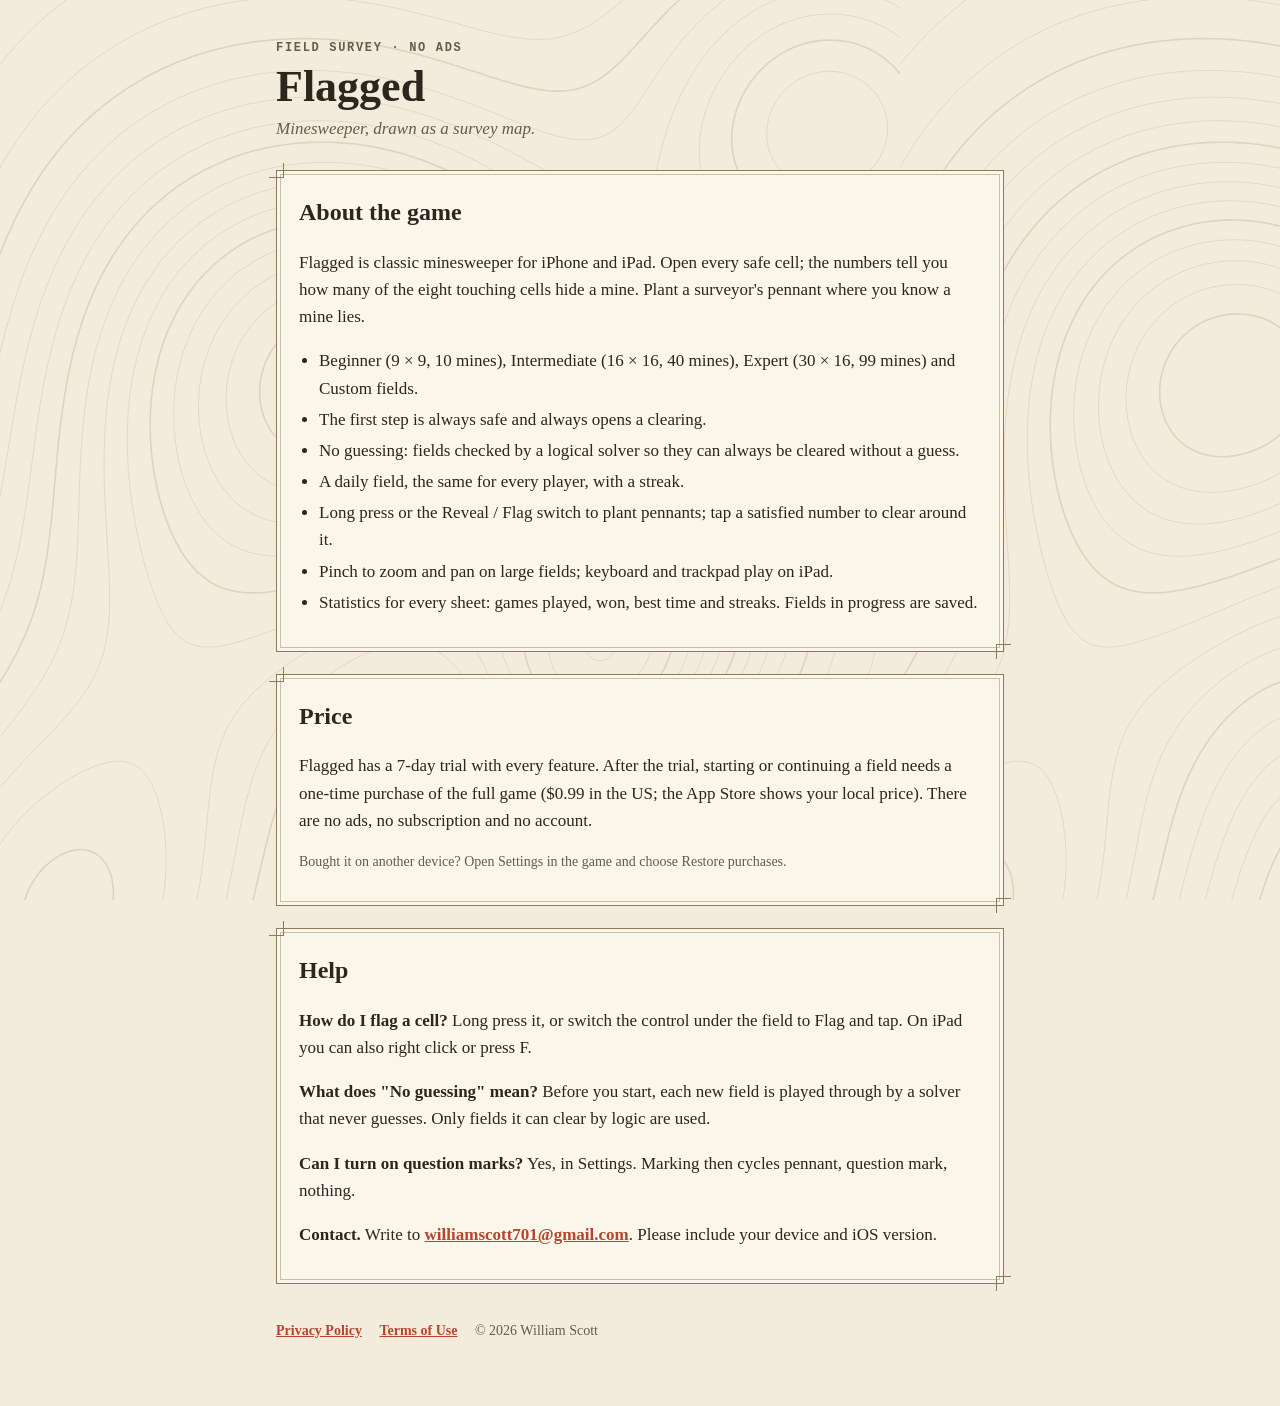
==== index.html @ b16c0812 "Add the Flagged support site: support, privacy and terms pages Co-Authored-By: Claude Opus 5.5 <nore" ====
<!doctype html>
<html lang="en">
<head>
<meta charset="utf-8">
<meta name="viewport" content="width=device-width, initial-scale=1">
<title>Flagged: Minesweeper · Support</title>
<meta name="description" content="Support for Flagged, a calm minesweeper drawn as a survey map. No ads, no tracking.">
<link rel="stylesheet" href="style.css">
</head>
<body>
<div class="contours"></div>
<main>
  <div class="label">Field survey · No ads</div>
  <h1>Flagged</h1>
  <p class="lede">Minesweeper, drawn as a survey map.</p>

  <section class="sheet">
    <h2>About the game</h2>
    <p>Flagged is classic minesweeper for iPhone and iPad. Open every safe cell; the numbers tell you how many of the eight touching cells hide a mine. Plant a surveyor's pennant where you know a mine lies.</p>
    <ul>
      <li>Beginner (9 × 9, 10 mines), Intermediate (16 × 16, 40 mines), Expert (30 × 16, 99 mines) and Custom fields.</li>
      <li>The first step is always safe and always opens a clearing.</li>
      <li>No guessing: fields checked by a logical solver so they can always be cleared without a guess.</li>
      <li>A daily field, the same for every player, with a streak.</li>
      <li>Long press or the Reveal / Flag switch to plant pennants; tap a satisfied number to clear around it.</li>
      <li>Pinch to zoom and pan on large fields; keyboard and trackpad play on iPad.</li>
      <li>Statistics for every sheet: games played, won, best time and streaks. Fields in progress are saved.</li>
    </ul>
  </section>

  <section class="sheet">
    <h2>Price</h2>
    <p>Flagged has a 7-day trial with every feature. After the trial, starting or continuing a field needs a one-time purchase of the full game ($0.99 in the US; the App Store shows your local price). There are no ads, no subscription and no account.</p>
    <p class="small">Bought it on another device? Open Settings in the game and choose Restore purchases.</p>
  </section>

  <section class="sheet">
    <h2>Help</h2>
    <p><strong>How do I flag a cell?</strong> Long press it, or switch the control under the field to Flag and tap. On iPad you can also right click or press F.</p>
    <p><strong>What does "No guessing" mean?</strong> Before you start, each new field is played through by a solver that never guesses. Only fields it can clear by logic are used.</p>
    <p><strong>Can I turn on question marks?</strong> Yes, in Settings. Marking then cycles pennant, question mark, nothing.</p>
    <p><strong>Contact.</strong> Write to <a href="mailto:williamscott701@gmail.com?subject=Flagged">williamscott701@gmail.com</a>. Please include your device and iOS version.</p>
  </section>

  <footer>
    <a href="privacy.html">Privacy Policy</a>
    <a href="terms.html">Terms of Use</a>
    <span>© 2026 William Scott</span>
  </footer>
</main>
</body>
</html>
---- style.css ----
:root {
  --paper: #f3ecdc;
  --card: #faf6ea;
  --ink: #2b261e;
  --ink-soft: #675b49;
  --rule: #8c7a5e;
  --survey: #b6452e;
  --forest: #3e6a4b;
  --contour: rgba(160, 112, 60, 0.18);
}
@media (prefers-color-scheme: dark) {
  :root {
    --paper: #1c211e;
    --card: #252b27;
    --ink: #ede5d2;
    --ink-soft: #b5aa92;
    --rule: #8e8470;
    --survey: #ec7a58;
    --forest: #86b993;
    --contour: rgba(201, 168, 106, 0.12);
  }
}
* { box-sizing: border-box; }
html { background: var(--paper); }
body {
  margin: 0;
  color: var(--ink);
  background: var(--paper);
  font: 17px/1.6 "New York", "Iowan Old Style", Georgia, "Times New Roman", serif;
  -webkit-text-size-adjust: 100%;
}
.contours {
  position: fixed; inset: 0; z-index: 0; pointer-events: none;
  background-image: url("contours.svg");
  background-size: 900px auto;
  opacity: 1;
}
main {
  position: relative; z-index: 1;
  max-width: 760px; margin: 0 auto; padding: 40px 16px 64px;
}
.label {
  font: 600 12px/1.4 ui-monospace, "SF Mono", Menlo, monospace;
  letter-spacing: 0.14em; text-transform: uppercase; color: var(--ink-soft);
}
h1 { font-size: 44px; line-height: 1.1; margin: 6px 0 4px; }
h2 { font-size: 24px; margin: 0 0 8px; }
.lede { font-style: italic; color: var(--ink-soft); margin: 0 0 28px; }
.sheet {
  position: relative; background: var(--card);
  border: 1.2px solid var(--rule); outline: 0.6px solid color-mix(in srgb, var(--rule) 45%, transparent);
  outline-offset: -5px; padding: 22px 22px 18px; margin: 0 0 22px;
}
.sheet::before, .sheet::after {
  content: ""; position: absolute; width: 14px; height: 14px; border: 1.2px solid var(--rule);
}
.sheet::before { left: -8px; top: -8px; border-width: 0 1.2px 1.2px 0; }
.sheet::after { right: -8px; bottom: -8px; border-width: 1.2px 0 0 1.2px; }
a { color: var(--survey); font-weight: 600; }
ul { padding-left: 20px; }
li { margin: 4px 0; }
.mark { display: inline-block; width: 10px; height: 10px; background: var(--survey); margin-right: 8px; }
.grid { display: grid; grid-template-columns: repeat(auto-fit, minmax(200px, 1fr)); gap: 16px; }
.small { font-size: 14px; color: var(--ink-soft); }
footer { margin-top: 36px; font-size: 14px; color: var(--ink-soft); }
footer a { margin-right: 14px; }
@media (max-width: 480px) { h1 { font-size: 36px; } .sheet { padding: 18px 16px 14px; } }
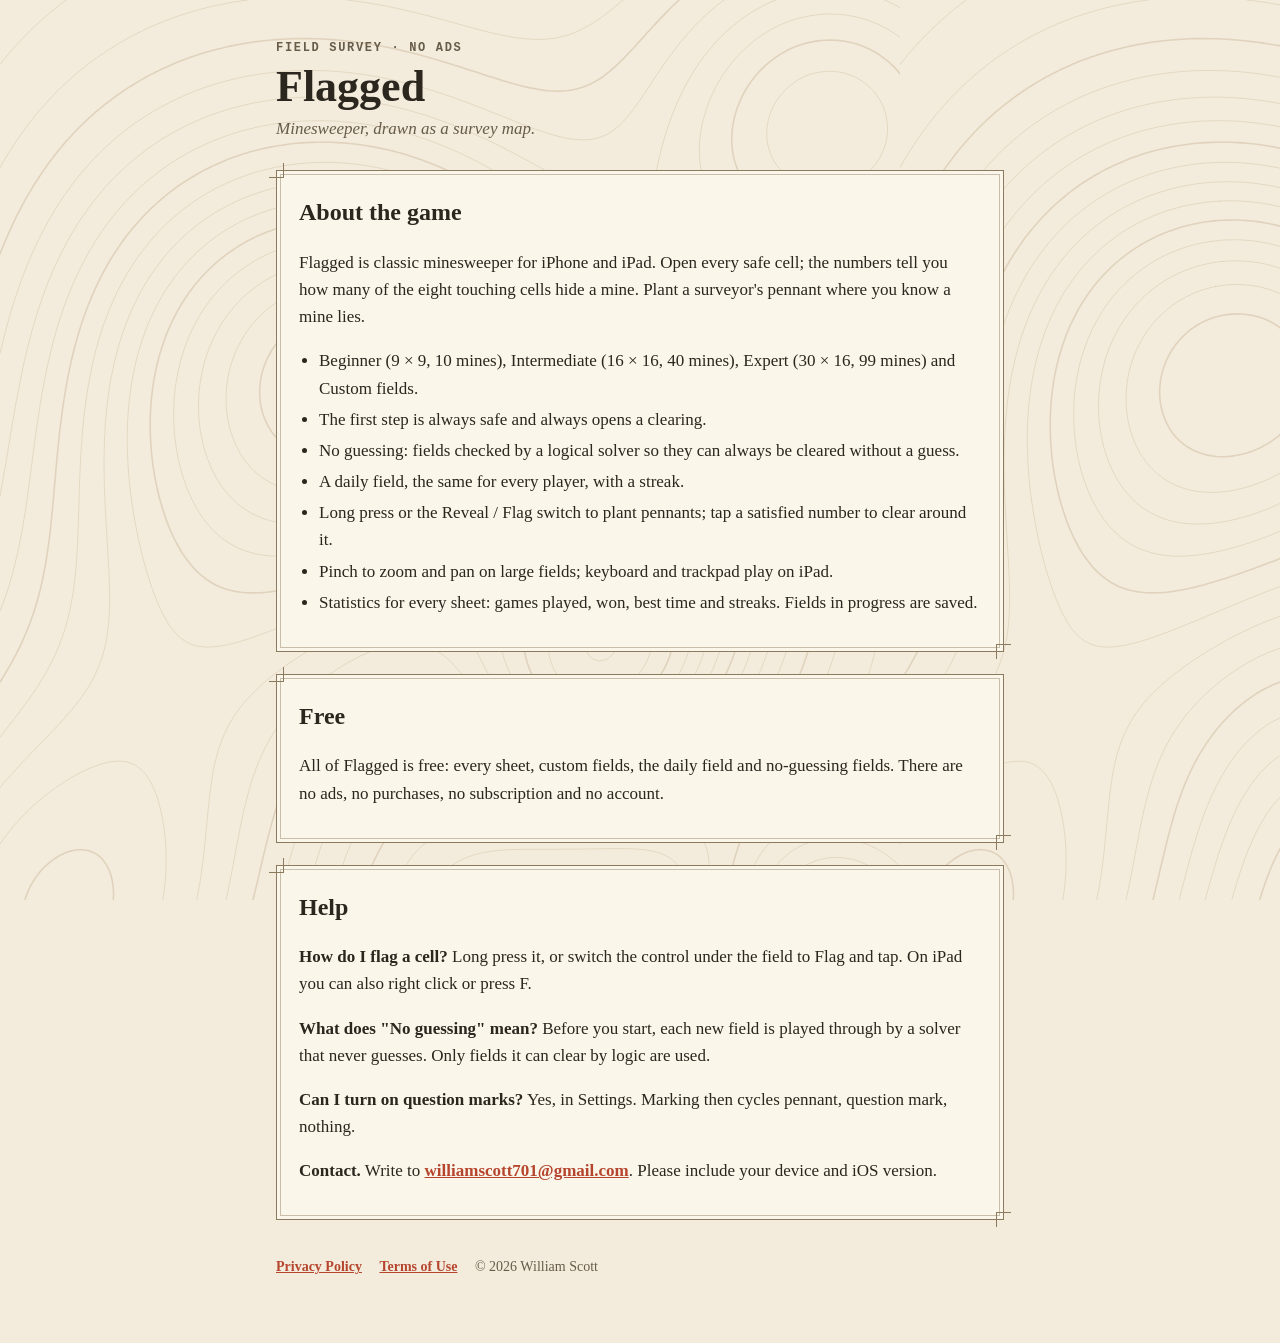
==== commit b714724f: "Flagged is free: no trial, no purchase Co-Authored-By: Claude Opus 5.5 <noreply@anthropic.com>" ====
--- a/index.html
+++ b/index.html
@@ -29,9 +29,8 @@
   </section>
 
   <section class="sheet">
-    <h2>Price</h2>
-    <p>Flagged has a 7-day trial with every feature. After the trial, starting or continuing a field needs a one-time purchase of the full game ($0.99 in the US; the App Store shows your local price). There are no ads, no subscription and no account.</p>
-    <p class="small">Bought it on another device? Open Settings in the game and choose Restore purchases.</p>
+    <h2>Free</h2>
+    <p>All of Flagged is free: every sheet, custom fields, the daily field and no-guessing fields. There are no ads, no purchases, no subscription and no account.</p>
   </section>
 
   <section class="sheet">
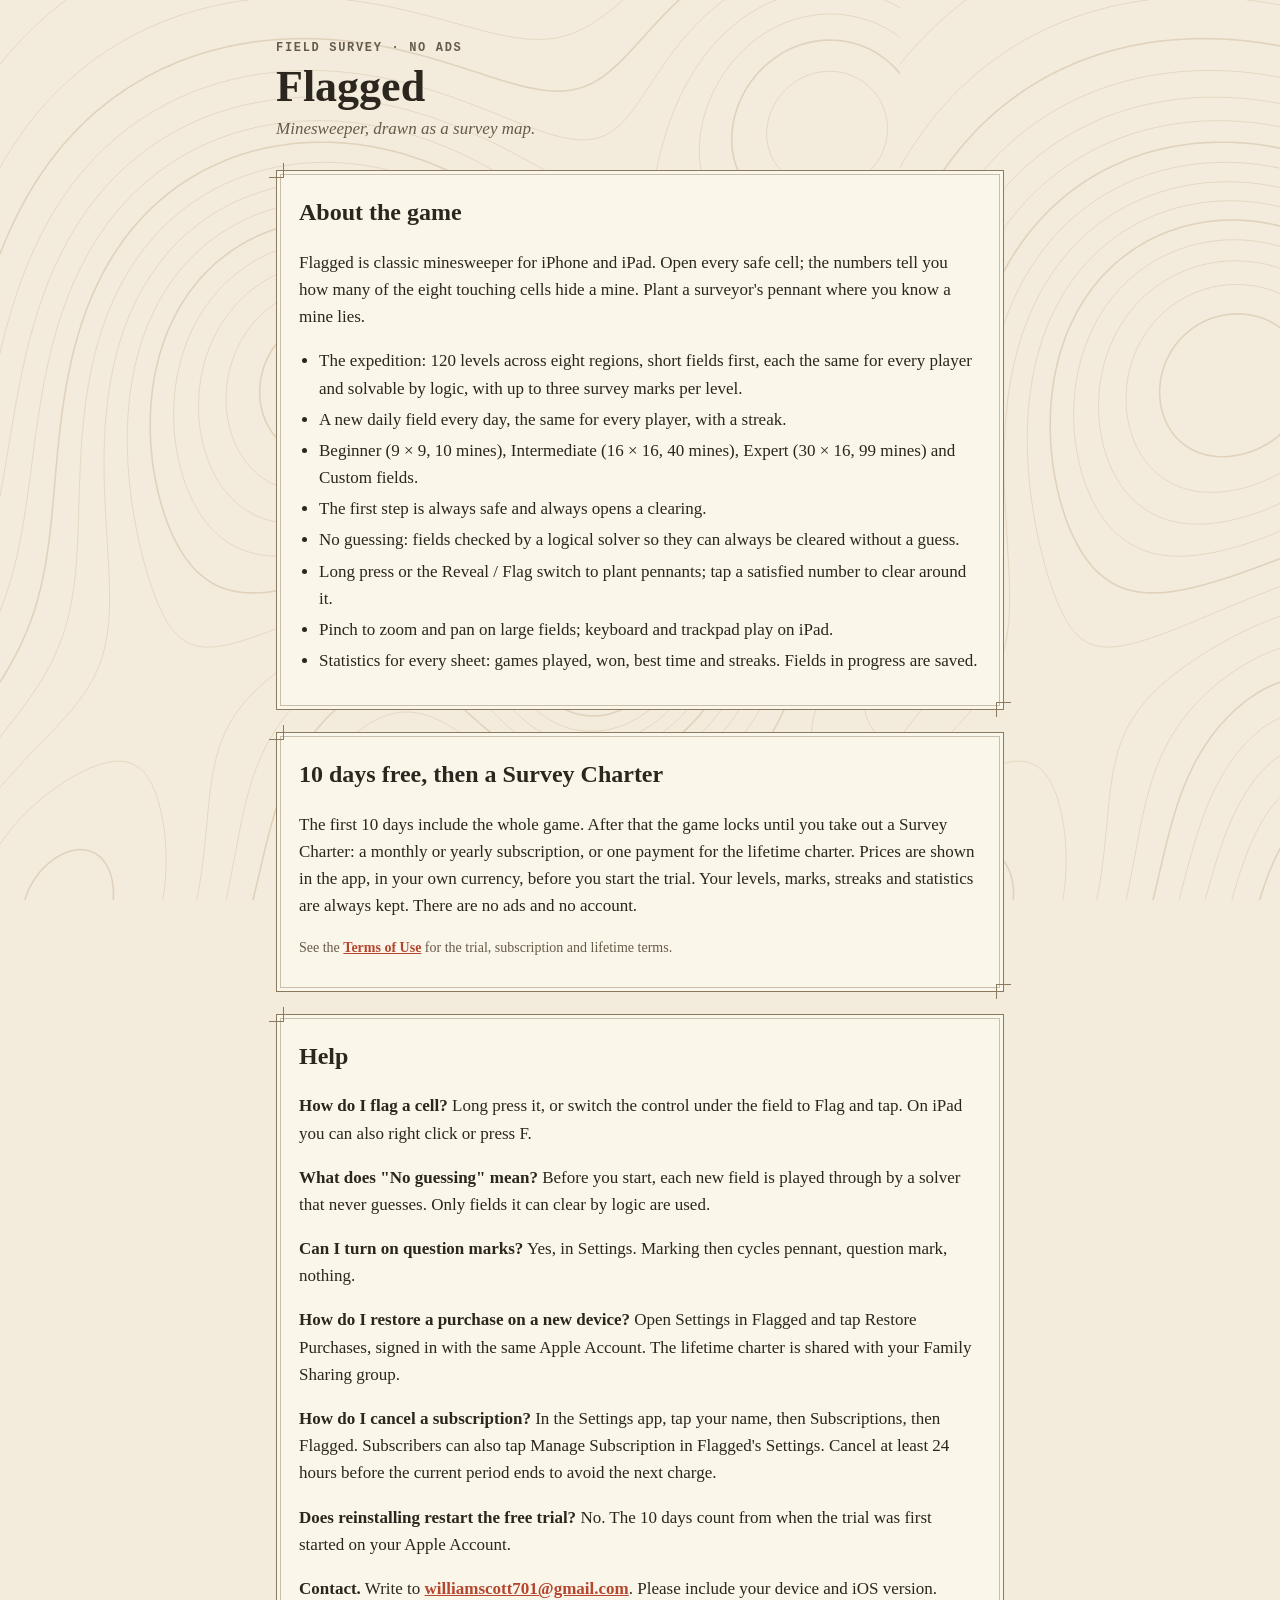
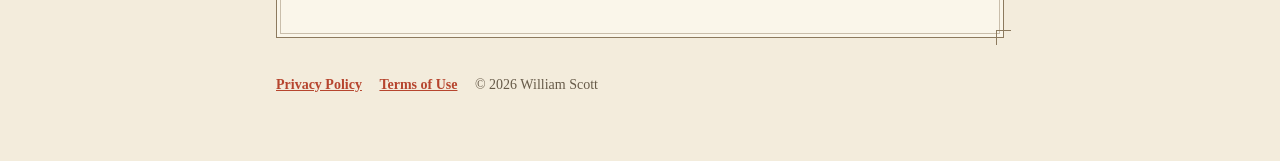
==== commit 4e3fc4d1: "10 days free, then a Survey Charter The support page describes the expedition, the daily field and t" ====
--- a/index.html
+++ b/index.html
@@ -6,6 +6,11 @@
 <title>Flagged: Minesweeper · Support</title>
 <meta name="description" content="Support for Flagged, a calm minesweeper drawn as a survey map. No ads, no tracking.">
 <link rel="stylesheet" href="style.css">
+<meta name="apple-itunes-app" content="app-id=6821082092">
+<meta property="og:title" content="Flagged: Minesweeper · Support">
+<meta property="og:description" content="Support for Flagged, a calm minesweeper drawn as a survey map. No ads, no tracking.">
+<meta property="og:type" content="website">
+<meta property="og:url" content="https://williamscott701.github.io/flagged-support/">
 </head>
 <body>
 <div class="contours"></div>
@@ -18,10 +23,11 @@
     <h2>About the game</h2>
     <p>Flagged is classic minesweeper for iPhone and iPad. Open every safe cell; the numbers tell you how many of the eight touching cells hide a mine. Plant a surveyor's pennant where you know a mine lies.</p>
     <ul>
+      <li>The expedition: 120 levels across eight regions, short fields first, each the same for every player and solvable by logic, with up to three survey marks per level.</li>
+      <li>A new daily field every day, the same for every player, with a streak.</li>
       <li>Beginner (9 × 9, 10 mines), Intermediate (16 × 16, 40 mines), Expert (30 × 16, 99 mines) and Custom fields.</li>
       <li>The first step is always safe and always opens a clearing.</li>
       <li>No guessing: fields checked by a logical solver so they can always be cleared without a guess.</li>
-      <li>A daily field, the same for every player, with a streak.</li>
       <li>Long press or the Reveal / Flag switch to plant pennants; tap a satisfied number to clear around it.</li>
       <li>Pinch to zoom and pan on large fields; keyboard and trackpad play on iPad.</li>
       <li>Statistics for every sheet: games played, won, best time and streaks. Fields in progress are saved.</li>
@@ -29,8 +35,9 @@
   </section>
 
   <section class="sheet">
-    <h2>Free</h2>
-    <p>All of Flagged is free: every sheet, custom fields, the daily field and no-guessing fields. There are no ads, no purchases, no subscription and no account.</p>
+    <h2>10 days free, then a Survey Charter</h2>
+    <p>The first 10 days include the whole game. After that the game locks until you take out a Survey Charter: a monthly or yearly subscription, or one payment for the lifetime charter. Prices are shown in the app, in your own currency, before you start the trial. Your levels, marks, streaks and statistics are always kept. There are no ads and no account.</p>
+    <p class="small">See the <a href="terms.html">Terms of Use</a> for the trial, subscription and lifetime terms.</p>
   </section>
 
   <section class="sheet">
@@ -38,6 +45,9 @@
     <p><strong>How do I flag a cell?</strong> Long press it, or switch the control under the field to Flag and tap. On iPad you can also right click or press F.</p>
     <p><strong>What does "No guessing" mean?</strong> Before you start, each new field is played through by a solver that never guesses. Only fields it can clear by logic are used.</p>
     <p><strong>Can I turn on question marks?</strong> Yes, in Settings. Marking then cycles pennant, question mark, nothing.</p>
+    <p><strong>How do I restore a purchase on a new device?</strong> Open Settings in Flagged and tap Restore Purchases, signed in with the same Apple Account. The lifetime charter is shared with your Family Sharing group.</p>
+    <p><strong>How do I cancel a subscription?</strong> In the Settings app, tap your name, then Subscriptions, then Flagged. Subscribers can also tap Manage Subscription in Flagged's Settings. Cancel at least 24 hours before the current period ends to avoid the next charge.</p>
+    <p><strong>Does reinstalling restart the free trial?</strong> No. The 10 days count from when the trial was first started on your Apple Account.</p>
     <p><strong>Contact.</strong> Write to <a href="mailto:williamscott701@gmail.com?subject=Flagged">williamscott701@gmail.com</a>. Please include your device and iOS version.</p>
   </section>
 
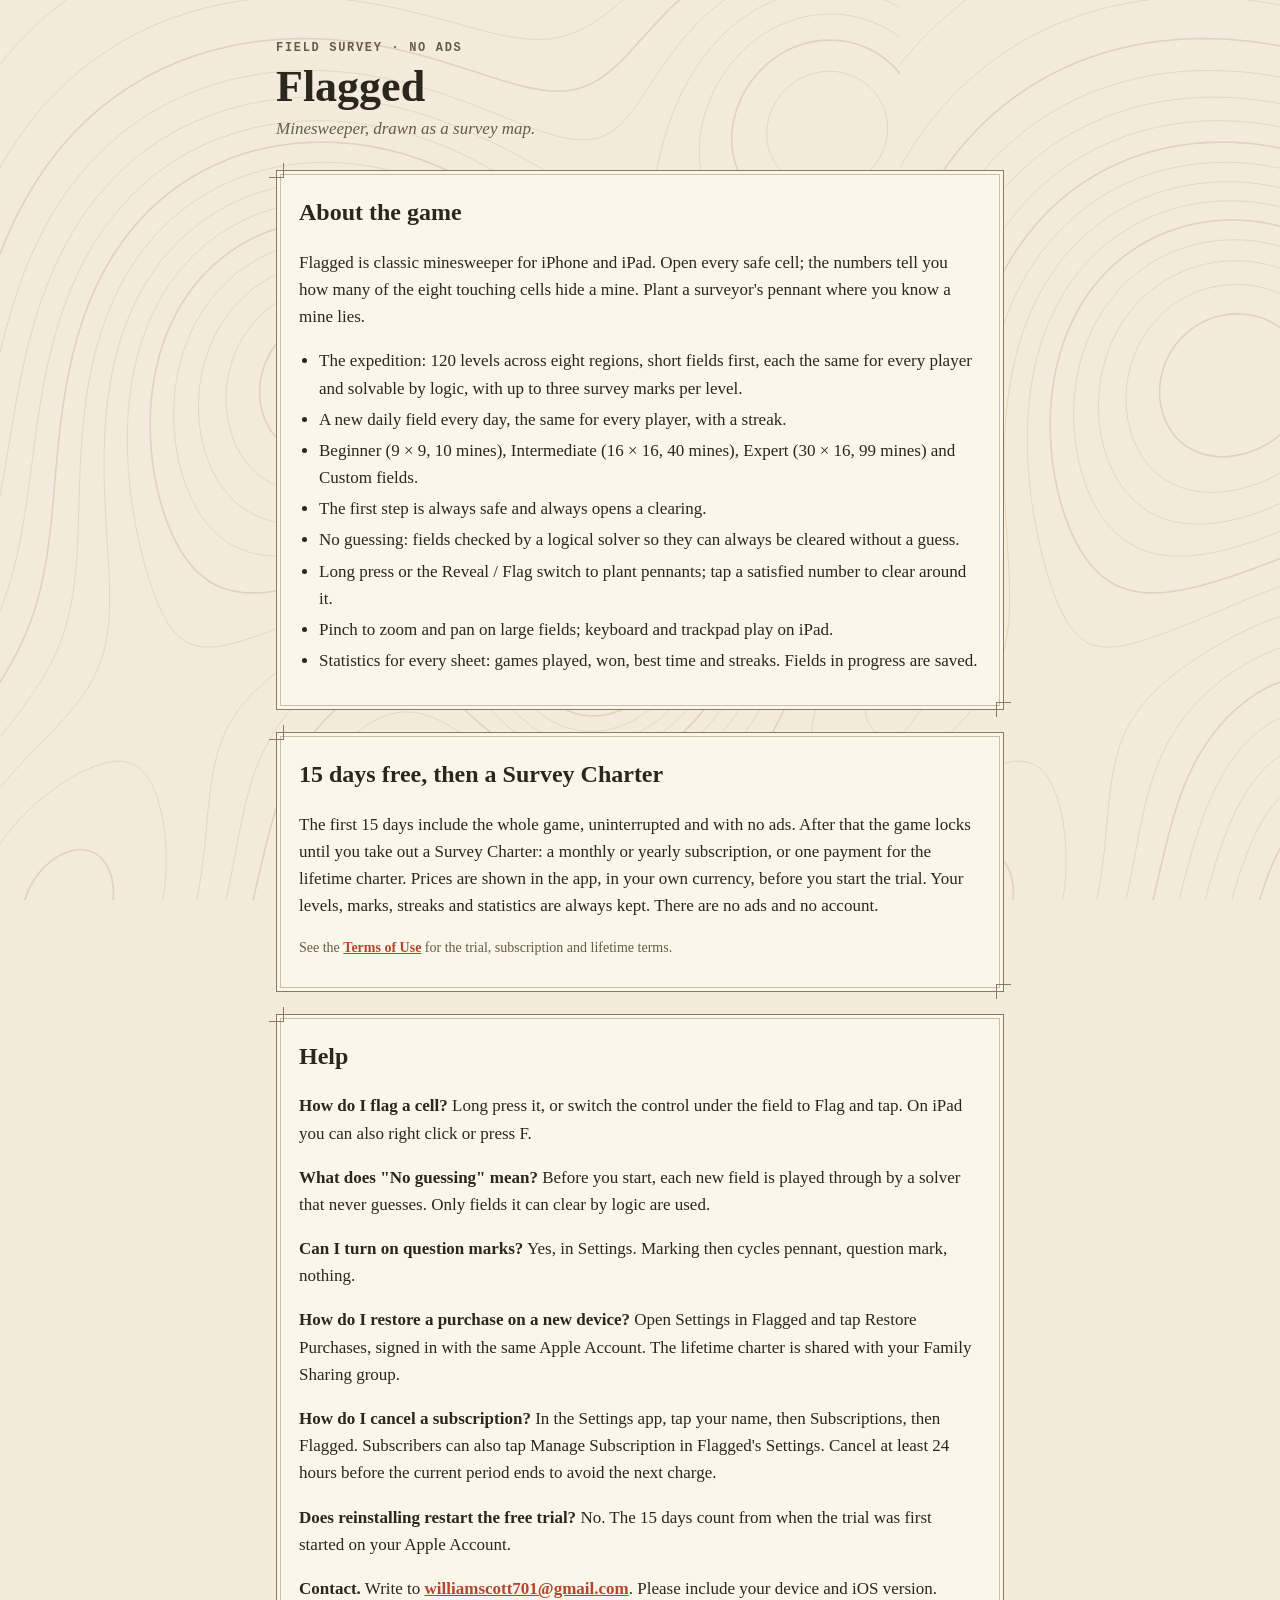
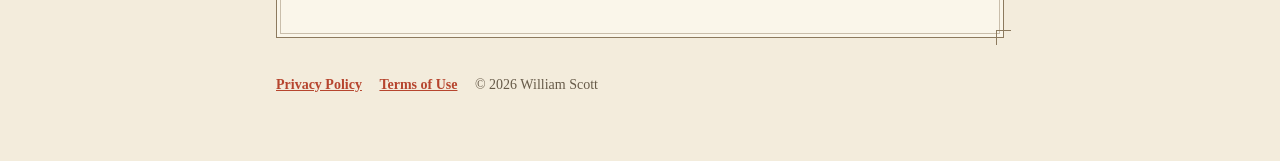
==== commit 08792569: "The trial is now 15 days The terms describe the "15-day Trial" (360 hours from when it is started) a" ====
--- a/index.html
+++ b/index.html
@@ -35,8 +35,8 @@
   </section>
 
   <section class="sheet">
-    <h2>10 days free, then a Survey Charter</h2>
-    <p>The first 10 days include the whole game. After that the game locks until you take out a Survey Charter: a monthly or yearly subscription, or one payment for the lifetime charter. Prices are shown in the app, in your own currency, before you start the trial. Your levels, marks, streaks and statistics are always kept. There are no ads and no account.</p>
+    <h2>15 days free, then a Survey Charter</h2>
+    <p>The first 15 days include the whole game, uninterrupted and with no ads. After that the game locks until you take out a Survey Charter: a monthly or yearly subscription, or one payment for the lifetime charter. Prices are shown in the app, in your own currency, before you start the trial. Your levels, marks, streaks and statistics are always kept. There are no ads and no account.</p>
     <p class="small">See the <a href="terms.html">Terms of Use</a> for the trial, subscription and lifetime terms.</p>
   </section>
 
@@ -47,7 +47,7 @@
     <p><strong>Can I turn on question marks?</strong> Yes, in Settings. Marking then cycles pennant, question mark, nothing.</p>
     <p><strong>How do I restore a purchase on a new device?</strong> Open Settings in Flagged and tap Restore Purchases, signed in with the same Apple Account. The lifetime charter is shared with your Family Sharing group.</p>
     <p><strong>How do I cancel a subscription?</strong> In the Settings app, tap your name, then Subscriptions, then Flagged. Subscribers can also tap Manage Subscription in Flagged's Settings. Cancel at least 24 hours before the current period ends to avoid the next charge.</p>
-    <p><strong>Does reinstalling restart the free trial?</strong> No. The 10 days count from when the trial was first started on your Apple Account.</p>
+    <p><strong>Does reinstalling restart the free trial?</strong> No. The 15 days count from when the trial was first started on your Apple Account.</p>
     <p><strong>Contact.</strong> Write to <a href="mailto:williamscott701@gmail.com?subject=Flagged">williamscott701@gmail.com</a>. Please include your device and iOS version.</p>
   </section>
 
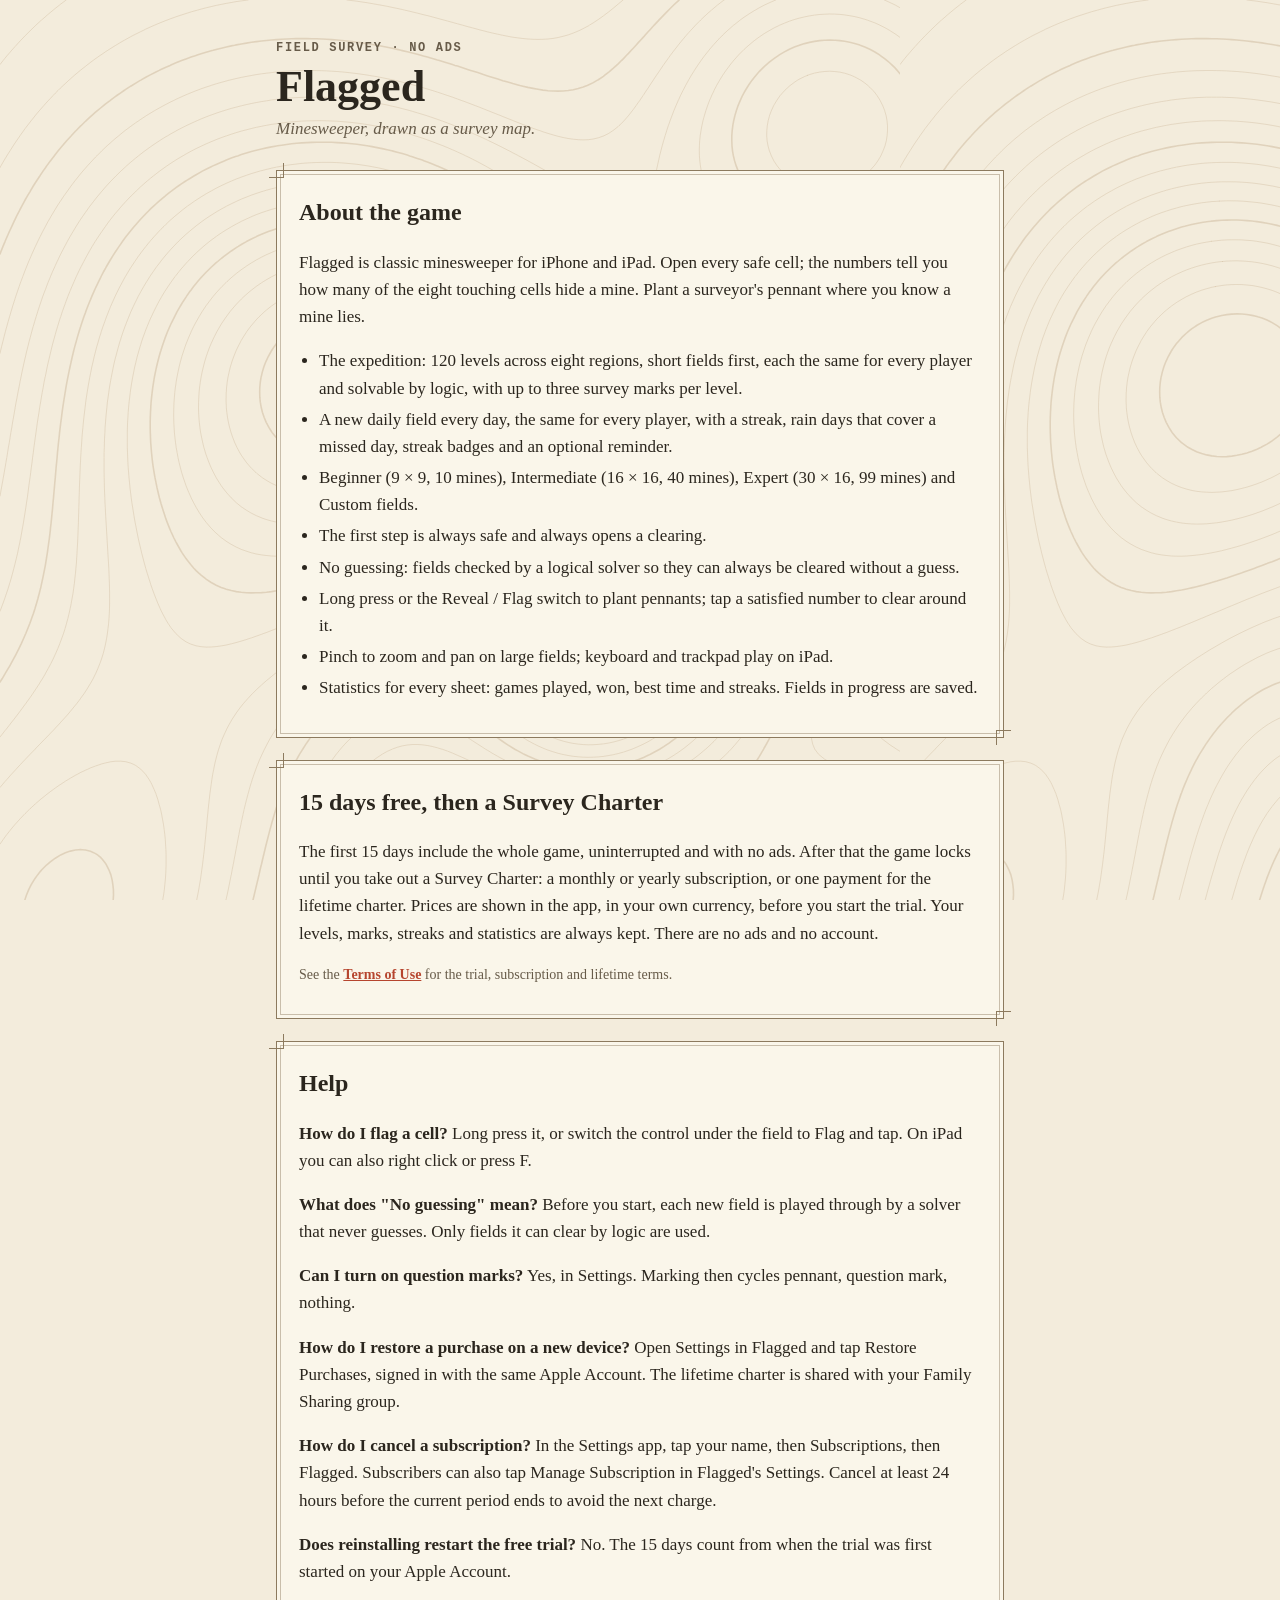
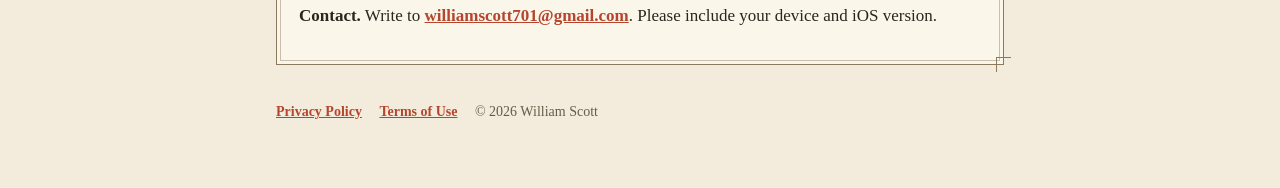
==== commit b5847382: "Describe the daily reminder, rain days and streak badges Co-Authored-By: Claude Opus 5.5 <noreply@an" ====
--- a/index.html
+++ b/index.html
@@ -24,7 +24,7 @@
     <p>Flagged is classic minesweeper for iPhone and iPad. Open every safe cell; the numbers tell you how many of the eight touching cells hide a mine. Plant a surveyor's pennant where you know a mine lies.</p>
     <ul>
       <li>The expedition: 120 levels across eight regions, short fields first, each the same for every player and solvable by logic, with up to three survey marks per level.</li>
-      <li>A new daily field every day, the same for every player, with a streak.</li>
+      <li>A new daily field every day, the same for every player, with a streak, rain days that cover a missed day, streak badges and an optional reminder.</li>
       <li>Beginner (9 × 9, 10 mines), Intermediate (16 × 16, 40 mines), Expert (30 × 16, 99 mines) and Custom fields.</li>
       <li>The first step is always safe and always opens a clearing.</li>
       <li>No guessing: fields checked by a logical solver so they can always be cleared without a guess.</li>
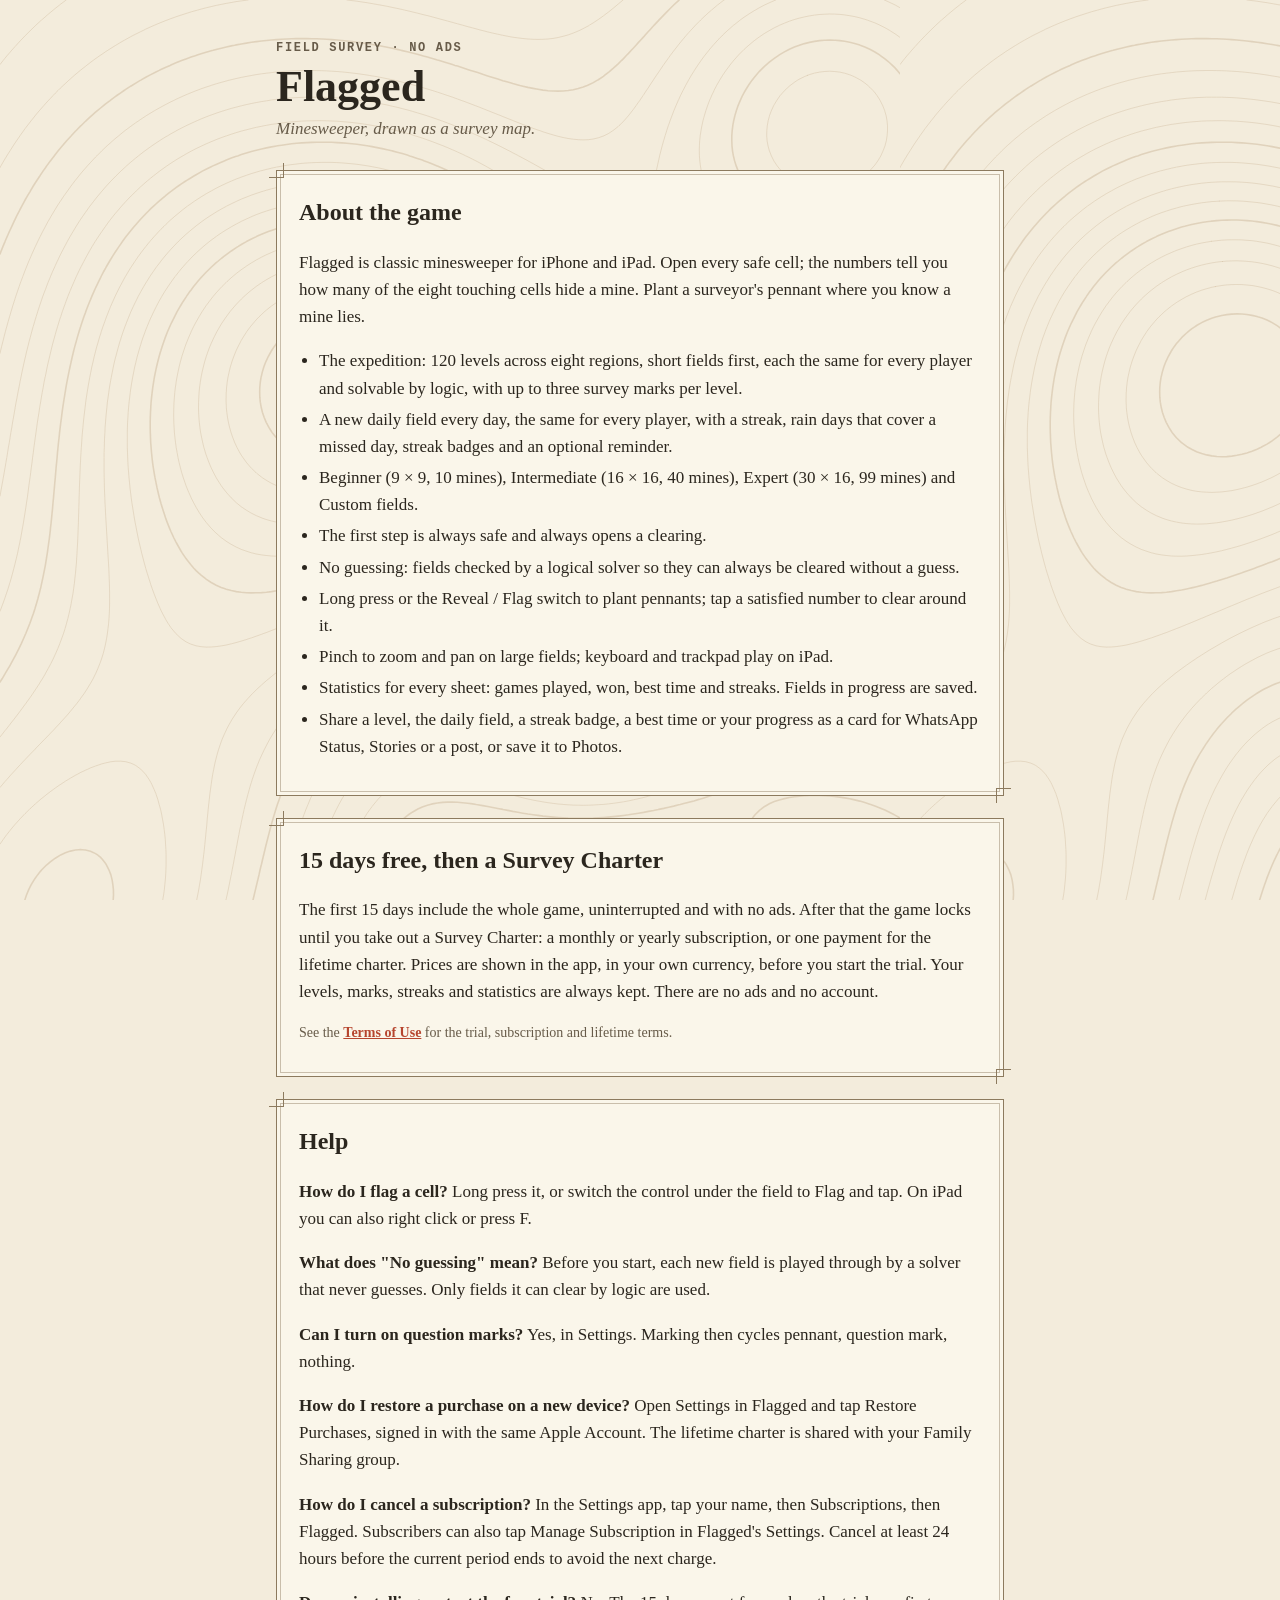
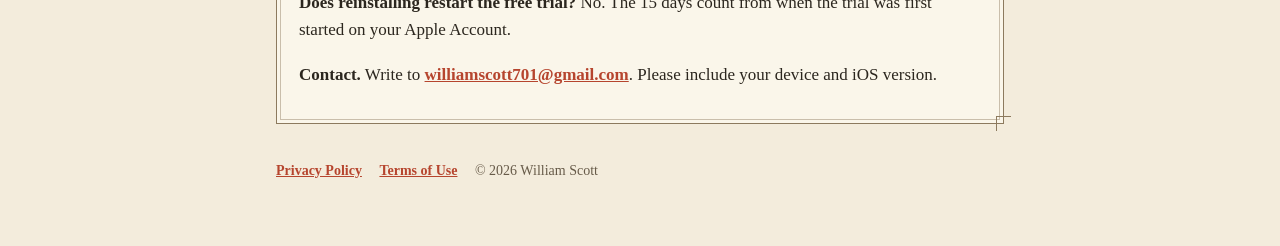
==== commit 1ac7b58d: "Describe share cards and add-only Photos access Co-Authored-By: Claude Opus 5.5 <noreply@anthropic.c" ====
--- a/index.html
+++ b/index.html
@@ -31,6 +31,7 @@
       <li>Long press or the Reveal / Flag switch to plant pennants; tap a satisfied number to clear around it.</li>
       <li>Pinch to zoom and pan on large fields; keyboard and trackpad play on iPad.</li>
       <li>Statistics for every sheet: games played, won, best time and streaks. Fields in progress are saved.</li>
+      <li>Share a level, the daily field, a streak badge, a best time or your progress as a card for WhatsApp Status, Stories or a post, or save it to Photos.</li>
     </ul>
   </section>
 
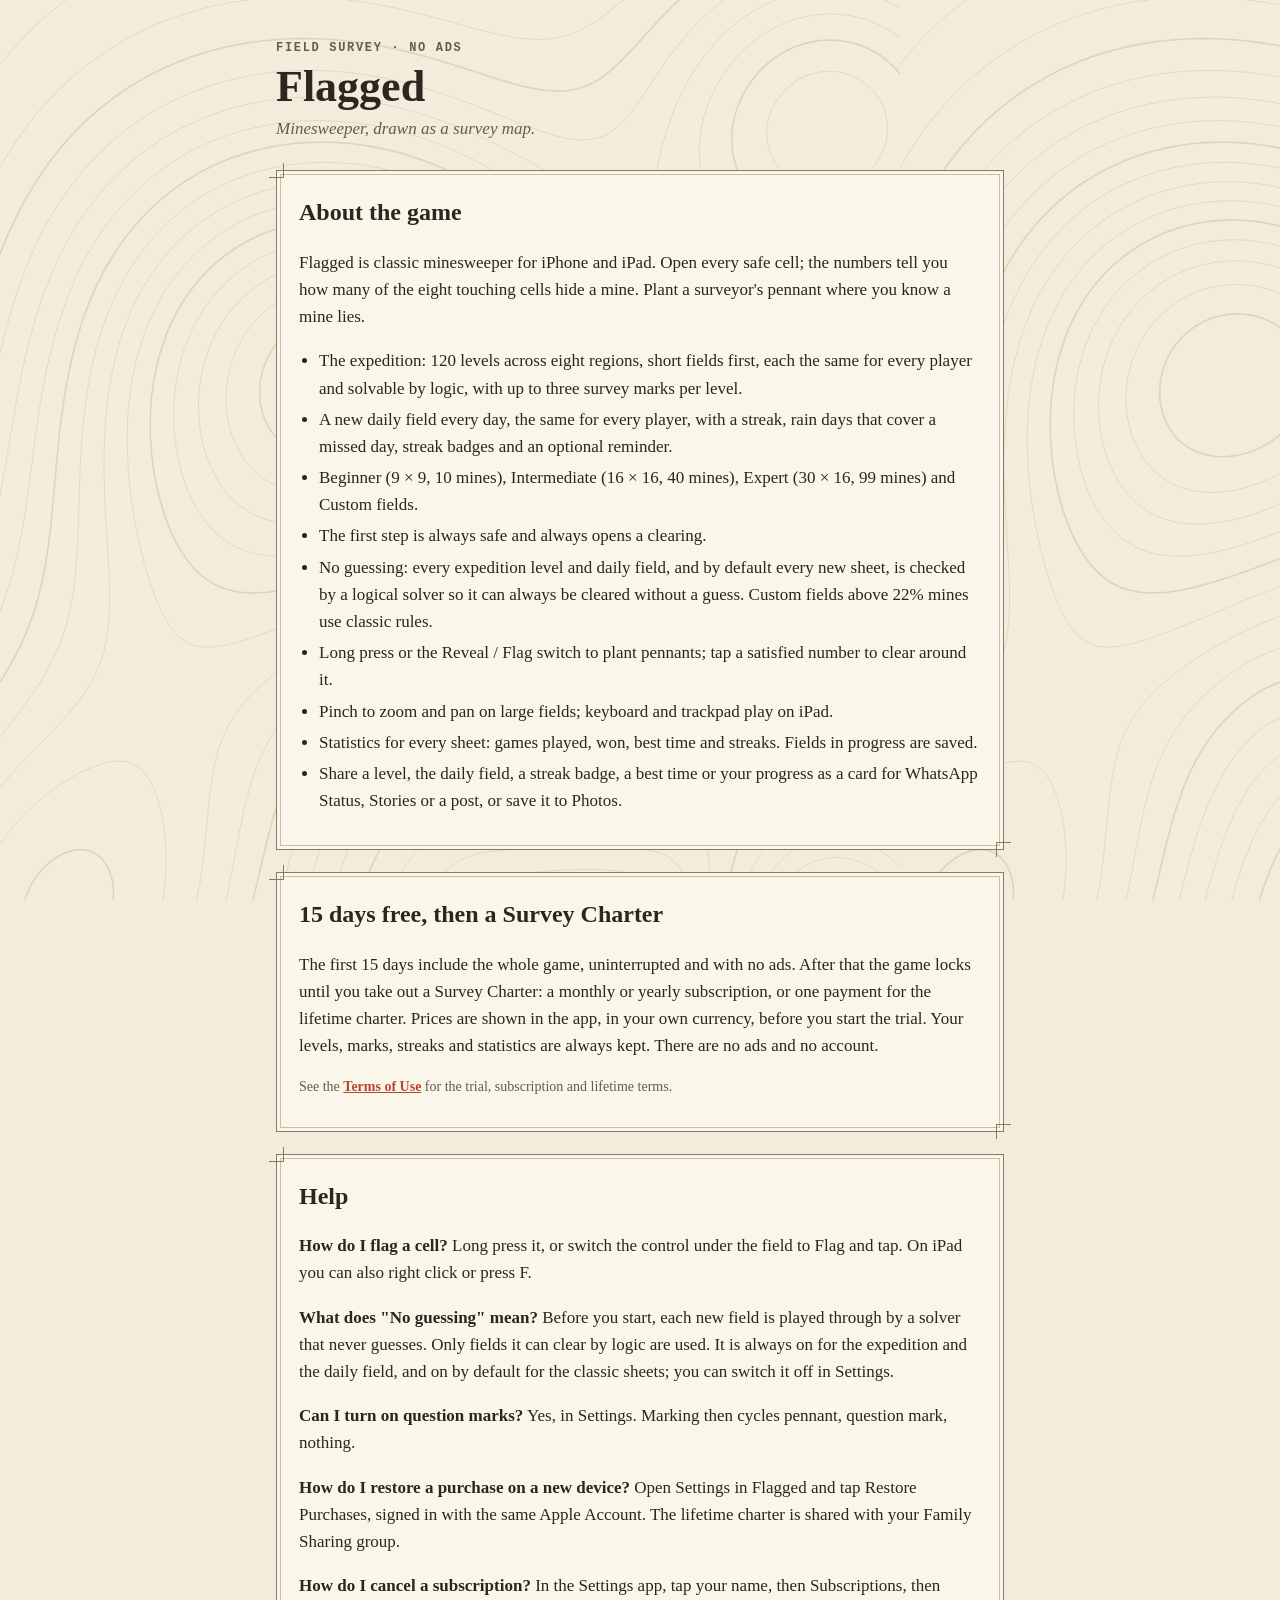
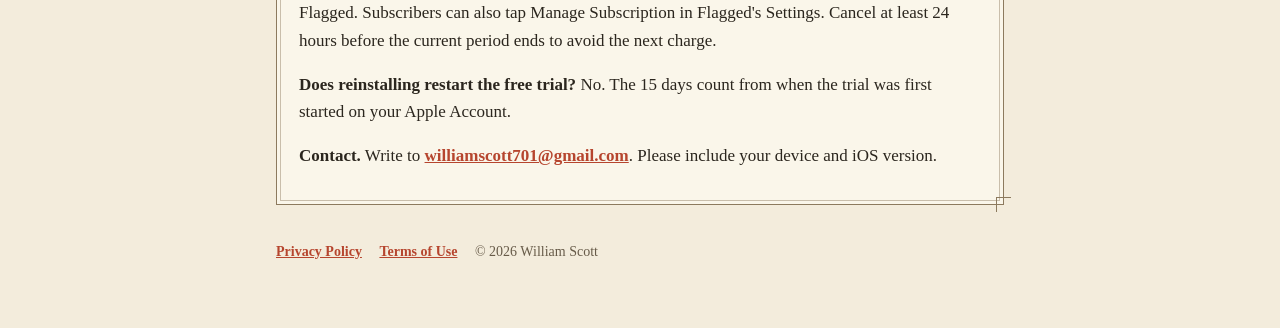
==== commit 37f564e8: "Support and privacy: the No-Guess name, when no guessing applies, and the Analytics app-instance ID " ====
--- a/index.html
+++ b/index.html
@@ -3,11 +3,11 @@
 <head>
 <meta charset="utf-8">
 <meta name="viewport" content="width=device-width, initial-scale=1">
-<title>Flagged: Minesweeper · Support</title>
+<title>Flagged: No-Guess Minesweeper · Support</title>
 <meta name="description" content="Support for Flagged, a calm minesweeper drawn as a survey map. No ads, no tracking.">
 <link rel="stylesheet" href="style.css">
 <meta name="apple-itunes-app" content="app-id=6821082092">
-<meta property="og:title" content="Flagged: Minesweeper · Support">
+<meta property="og:title" content="Flagged: No-Guess Minesweeper · Support">
 <meta property="og:description" content="Support for Flagged, a calm minesweeper drawn as a survey map. No ads, no tracking.">
 <meta property="og:type" content="website">
 <meta property="og:url" content="https://williamscott701.github.io/flagged-support/">
@@ -27,7 +27,7 @@
       <li>A new daily field every day, the same for every player, with a streak, rain days that cover a missed day, streak badges and an optional reminder.</li>
       <li>Beginner (9 × 9, 10 mines), Intermediate (16 × 16, 40 mines), Expert (30 × 16, 99 mines) and Custom fields.</li>
       <li>The first step is always safe and always opens a clearing.</li>
-      <li>No guessing: fields checked by a logical solver so they can always be cleared without a guess.</li>
+      <li>No guessing: every expedition level and daily field, and by default every new sheet, is checked by a logical solver so it can always be cleared without a guess. Custom fields above 22% mines use classic rules.</li>
       <li>Long press or the Reveal / Flag switch to plant pennants; tap a satisfied number to clear around it.</li>
       <li>Pinch to zoom and pan on large fields; keyboard and trackpad play on iPad.</li>
       <li>Statistics for every sheet: games played, won, best time and streaks. Fields in progress are saved.</li>
@@ -44,7 +44,7 @@
   <section class="sheet">
     <h2>Help</h2>
     <p><strong>How do I flag a cell?</strong> Long press it, or switch the control under the field to Flag and tap. On iPad you can also right click or press F.</p>
-    <p><strong>What does "No guessing" mean?</strong> Before you start, each new field is played through by a solver that never guesses. Only fields it can clear by logic are used.</p>
+    <p><strong>What does "No guessing" mean?</strong> Before you start, each new field is played through by a solver that never guesses. Only fields it can clear by logic are used. It is always on for the expedition and the daily field, and on by default for the classic sheets; you can switch it off in Settings.</p>
     <p><strong>Can I turn on question marks?</strong> Yes, in Settings. Marking then cycles pennant, question mark, nothing.</p>
     <p><strong>How do I restore a purchase on a new device?</strong> Open Settings in Flagged and tap Restore Purchases, signed in with the same Apple Account. The lifetime charter is shared with your Family Sharing group.</p>
     <p><strong>How do I cancel a subscription?</strong> In the Settings app, tap your name, then Subscriptions, then Flagged. Subscribers can also tap Manage Subscription in Flagged's Settings. Cancel at least 24 hours before the current period ends to avoid the next charge.</p>
